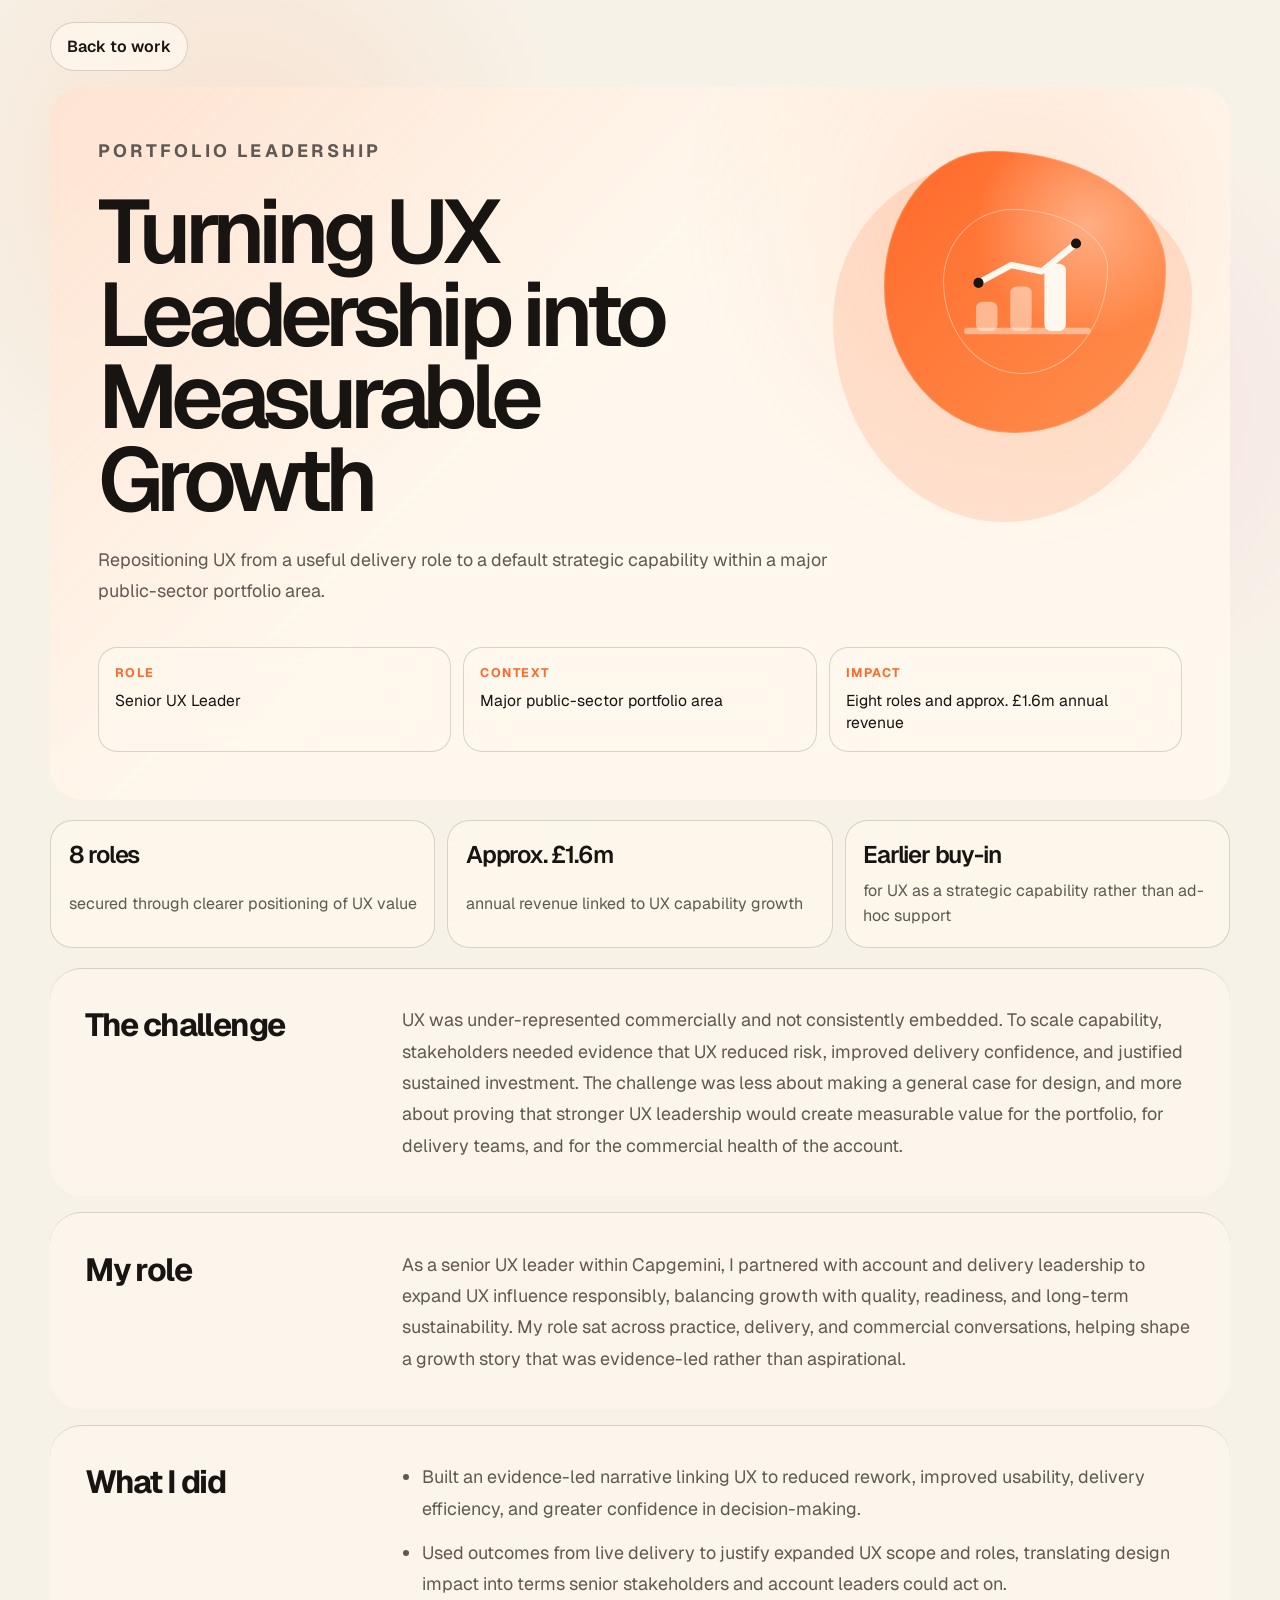
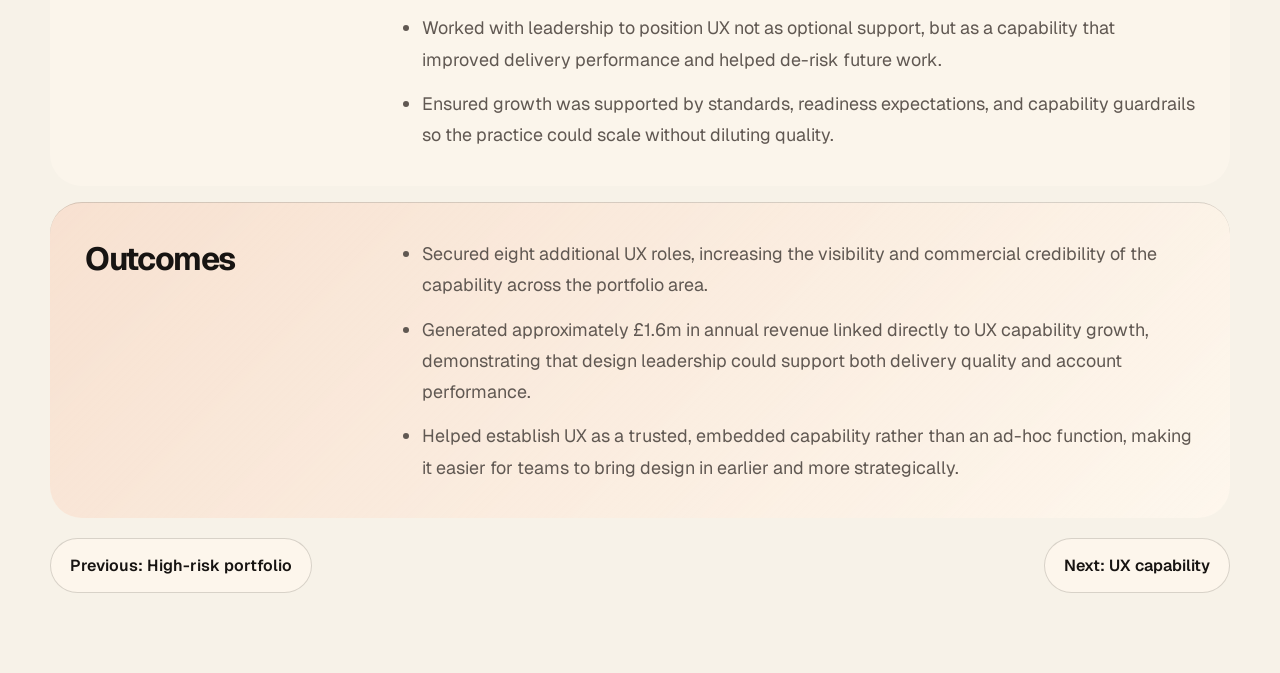
==== projects/design-ops.html @ 880aa2b0 "Initial portfolio site" ====
<!DOCTYPE html>
<html lang="en">
  <head>
    <meta charset="UTF-8" />
    <meta name="viewport" content="width=device-width, initial-scale=1.0" />
    <title>Turning UX Leadership into Measurable Growth | Jonathan Gough</title>
    <link rel="preconnect" href="https://fonts.googleapis.com" />
    <link rel="preconnect" href="https://fonts.gstatic.com" crossorigin />
    <link
      href="https://fonts.googleapis.com/css2?family=Geist:wght@300;400;500;600;700&amp;display=swap"
      rel="stylesheet"
    />
    <link rel="stylesheet" href="../styles.css" />
  </head>
  <body class="project-page project-warm">
    <div class="project-shell">
      <a class="back-link" href="../index.html#work">Back to work</a>
      <article class="project-case">
        <header class="project-hero">
          <div class="project-symbol visual-bars" aria-hidden="true">
            <svg viewBox="0 0 320 220">
              <path class="symbol-line symbol-muted" d="M68 172h190" />
              <rect class="symbol-block symbol-block-muted" x="82" y="126" width="34" height="46" rx="10" />
              <rect class="symbol-block symbol-block-muted" x="136" y="102" width="34" height="70" rx="10" />
              <rect class="symbol-block" x="190" y="66" width="34" height="106" rx="10" />
              <path class="symbol-line" d="M86 96l52-28 48 10 54-44" />
              <circle class="symbol-dot" cx="86" cy="96" r="8" />
              <circle class="symbol-dot" cx="240" cy="34" r="8" />
            </svg>
          </div>
          <p class="eyebrow">Portfolio leadership</p>
          <h1>Turning UX Leadership into Measurable Growth</h1>
          <p>
            Repositioning UX from a useful delivery role to a default strategic
            capability within a major public-sector portfolio area.
          </p>
          <dl class="project-facts">
            <div>
              <dt>Role</dt>
              <dd>Senior UX Leader</dd>
            </div>
            <div>
              <dt>Context</dt>
              <dd>Major public-sector portfolio area</dd>
            </div>
            <div>
              <dt>Impact</dt>
              <dd>Eight roles and approx. £1.6m annual revenue</dd>
            </div>
          </dl>
        </header>

        <section class="project-stats" aria-label="Key outcomes">
          <article>
            <strong>8 roles</strong>
            <span>secured through clearer positioning of UX value</span>
          </article>
          <article>
            <strong>Approx. £1.6m</strong>
            <span>annual revenue linked to UX capability growth</span>
          </article>
          <article>
            <strong>Earlier buy-in</strong>
            <span>for UX as a strategic capability rather than ad-hoc support</span>
          </article>
        </section>

        <div class="project-content">
          <section class="project-section">
          <h2>The challenge</h2>
          <p>
            UX was under-represented commercially and not consistently embedded.
            To scale capability, stakeholders needed evidence that UX reduced
            risk, improved delivery confidence, and justified sustained
            investment. The challenge was less about making a general case for
            design, and more about proving that stronger UX leadership would
            create measurable value for the portfolio, for delivery teams, and
            for the commercial health of the account.
          </p>
          </section>

          <section class="project-section">
          <h2>My role</h2>
          <p>
            As a senior UX leader within Capgemini, I partnered with account and
            delivery leadership to expand UX influence responsibly, balancing
            growth with quality, readiness, and long-term sustainability. My
            role sat across practice, delivery, and commercial conversations,
            helping shape a growth story that was evidence-led rather than
            aspirational.
          </p>
          </section>

          <section class="project-section">
          <h2>What I did</h2>
          <ul class="project-detail-list">
            <li>Built an evidence-led narrative linking UX to reduced rework, improved usability, delivery efficiency, and greater confidence in decision-making.</li>
            <li>Used outcomes from live delivery to justify expanded UX scope and roles, translating design impact into terms senior stakeholders and account leaders could act on.</li>
            <li>Worked with leadership to position UX not as optional support, but as a capability that improved delivery performance and helped de-risk future work.</li>
            <li>Ensured growth was supported by standards, readiness expectations, and capability guardrails so the practice could scale without diluting quality.</li>
          </ul>
          </section>

          <section class="project-section project-section-highlight">
          <h2>Outcomes</h2>
          <ul class="project-detail-list">
            <li>Secured eight additional UX roles, increasing the visibility and commercial credibility of the capability across the portfolio area.</li>
            <li>Generated approximately £1.6m in annual revenue linked directly to UX capability growth, demonstrating that design leadership could support both delivery quality and account performance.</li>
            <li>Helped establish UX as a trusted, embedded capability rather than an ad-hoc function, making it easier for teams to bring design in earlier and more strategically.</li>
          </ul>
          </section>

        </div>

        <nav class="project-footer-nav" aria-label="Project navigation">
          <a href="service-blueprint.html">Previous: High-risk portfolio</a>
          <a href="journey-redesign.html">Next: UX capability</a>
        </nav>
      </article>
    </div>
  </body>
</html>
---- styles.css ----
:root {
  --paper: #f7f2e8;
  --ink: #171412;
  --muted: #605852;
  --line: rgba(23, 20, 18, 0.16);
  --cream: #fff8ee;
  --orange: #ff6a2a;
  --orange-strong: #b94714;
  --orange-soft: rgba(255, 106, 42, 0.12);
  --orange-line: rgba(255, 106, 42, 0.36);
  --pink: #ff5aa5;
  --yellow: #ffe15b;
  --soft: rgba(255, 248, 238, 0.58);
  --shadow: 0 20px 60px rgba(23, 20, 18, 0.08);
}

* {
  box-sizing: border-box;
}

html {
  scroll-behavior: smooth;
  scroll-padding-top: 5.5rem;
}

body {
  margin: 0;
  font-family: "Geist", sans-serif;
  font-weight: 400;
  color: var(--ink);
  background:
    radial-gradient(circle at 12% 8%, rgba(255, 106, 42, 0.18), transparent 22rem),
    radial-gradient(circle at 85% 18%, rgba(255, 90, 165, 0.12), transparent 18rem),
    var(--paper);
}

a {
  color: inherit;
  text-decoration: none;
}

main {
  width: min(1180px, calc(100% - 2rem));
  margin: 0 auto;
  padding-bottom: 4rem;
}

.site-header {
  width: 100%;
  padding: 1.4rem 0 0.8rem;
  position: sticky;
  top: 0;
  z-index: 100;
  backdrop-filter: blur(18px);
}

.site-header-inner {
  display: flex;
  align-items: center;
  justify-content: space-between;
  gap: 1rem;
  width: min(1180px, calc(100% - 2rem));
  margin: 0 auto;
  position: relative;
}

.brand {
  display: inline-flex;
  align-items: center;
  gap: 0.65rem;
  min-height: 3rem;
  font-size: 1.05rem;
  font-weight: 600;
  letter-spacing: -0.04em;
  position: relative;
  z-index: 30;
}

.brand-blob {
  display: inline-block;
  width: 1.4rem;
  height: 1.4rem;
  border-radius: 42% 58% 52% 48% / 44% 36% 64% 56%;
  background: linear-gradient(135deg, var(--orange), var(--pink));
  box-shadow: inset 0 0 0 0.12rem rgba(255, 248, 238, 0.7);
  position: relative;
}

.brand-blob::before {
  content: "";
  position: absolute;
  inset: 0.34rem 0.26rem 0.32rem 0.3rem;
  border: 1px solid rgba(255, 248, 238, 0.58);
  border-radius: 46% 54% 44% 56% / 60% 36% 64% 40%;
}

.site-nav {
  position: absolute;
  top: calc(100% + 0.8rem);
  right: 0;
  display: grid;
  gap: 0.5rem;
  min-width: min(18rem, calc(100vw - 2rem));
  padding: 0.7rem;
  border-radius: 1.5rem;
  background: rgba(255, 248, 238, 0.9);
  box-shadow: var(--shadow);
  opacity: 0;
  pointer-events: none;
  transform: translateY(-0.5rem);
  transition: opacity 180ms ease, transform 180ms ease;
}

.site-nav.is-open {
  opacity: 1;
  pointer-events: auto;
  transform: translateY(0);
}

.site-nav a,
.status-pill,
.contact-actions a {
  border-radius: 999px;
  background: rgba(255, 248, 238, 0.66);
  backdrop-filter: blur(14px);
}

.site-nav a {
  padding: 0.8rem 1rem;
  font-size: 0.85rem;
  font-weight: 500;
  transition: background 160ms ease, color 160ms ease, transform 160ms ease;
}

.site-nav a:hover,
.site-nav a:focus-visible {
  background: var(--ink);
  color: var(--paper);
  transform: translateX(0.25rem);
}

.menu-toggle {
  display: inline-flex;
  align-items: center;
  gap: 0.7rem;
  padding: 0.8rem 1rem;
  border: 0;
  border-radius: 999px;
  background: rgba(255, 248, 238, 0.78);
  color: var(--ink);
  font: inherit;
  font-size: 0.85rem;
  font-weight: 600;
  cursor: pointer;
  transition: background 160ms ease, color 160ms ease, transform 160ms ease;
  position: relative;
  z-index: 30;
}

.menu-toggle:hover,
.menu-toggle:focus-visible {
  background: var(--ink);
  color: var(--paper);
  transform: translateY(-1px);
}

.menu-icon,
.menu-icon::before,
.menu-icon::after {
  display: block;
  width: 1.25rem;
  height: 2px;
  border-radius: 999px;
  background: currentColor;
  transition: transform 180ms ease, opacity 180ms ease;
}

.menu-icon {
  position: relative;
}

.menu-icon::before,
.menu-icon::after {
  content: "";
  position: absolute;
  left: 0;
}

.menu-icon::before {
  transform: translateY(-0.4rem);
}

.menu-icon::after {
  transform: translateY(0.4rem);
}

.menu-toggle[aria-expanded="true"] .menu-icon {
  background: transparent;
}

.menu-toggle[aria-expanded="true"] .menu-icon::before {
  transform: rotate(45deg);
}

.menu-toggle[aria-expanded="true"] .menu-icon::after {
  transform: rotate(-45deg);
}

.hero {
  display: grid;
  grid-template-columns: minmax(0, 1.18fr) minmax(320px, 0.82fr);
  gap: 1.25rem;
  min-height: calc(100vh - 5.5rem);
  align-items: center;
  padding: 2rem 0 0;
}

.hero-copy h1,
.section-heading h2,
.about-inner h2,
.contact-section h2,
.project-page h1 {
  margin: 0;
  font-size: clamp(2.6rem, 5.9vw, 5.6rem);
  line-height: 0.92;
  letter-spacing: -0.075em;
  font-weight: 600;
}

.hero-copy p:not(.status-pill),
.about-copy p,
.capability-summary p,
.contact-copy p,
.experience-item p,
.education-item p,
.project-hero > p,
.project-section p,
.project-detail-list li {
  color: var(--muted);
  font-size: clamp(1rem, 1.4vw, 1.18rem);
  line-height: 1.75;
}

.hero-copy p:not(.status-pill) {
  max-width: 42rem;
  margin: 1.6rem 0 0;
}

.status-pill {
  display: inline-flex;
  margin: 0 0 1rem;
  padding: 0.7rem 1rem;
  border: 1px solid rgba(23, 20, 18, 0.14);
  font-size: 0.75rem;
  font-weight: 700;
  letter-spacing: 0.11em;
  text-transform: uppercase;
}

.hero-art {
  min-height: 38rem;
  position: relative;
}

.hero-art::before {
  content: "";
  position: absolute;
  inset: 6% 3% 4% 10%;
  border-radius: 42% 58% 52% 48% / 44% 36% 64% 56%;
  background: linear-gradient(135deg, var(--orange), var(--pink));
  box-shadow: var(--shadow);
}

.hero-art::after {
  content: "";
  position: absolute;
  inset: 24% 16% 18% 20%;
  border: 1px solid rgba(255, 248, 238, 0.8);
  border-radius: 46% 54% 44% 56% / 60% 36% 64% 40%;
  background: rgba(255, 248, 238, 0.18);
}

.art-card {
  position: absolute;
  z-index: 1;
  padding: 0.9rem 1.1rem;
  border-radius: 999px;
  background: rgba(255, 248, 238, 0.82);
  box-shadow: 0 16px 34px rgba(23, 20, 18, 0.14);
  font-weight: 600;
  font-size: clamp(0.82rem, 1vw, 0.98rem);
  white-space: nowrap;
}

.art-card-one {
  top: 14%;
  left: 0;
  transform: rotate(-8deg);
}

.art-card-two {
  top: 35%;
  right: -2%;
  background: rgba(255, 106, 42, 0.16);
  transform: rotate(7deg);
}

.art-card-three {
  bottom: 23%;
  left: 7%;
  background: var(--yellow);
  transform: rotate(-2deg);
}

.art-card-four {
  top: 58%;
  right: 12%;
  background: rgba(255, 248, 238, 0.82);
  transform: rotate(-6deg);
}

.art-card-five {
  bottom: 8%;
  right: 4%;
  background: var(--pink);
  transform: rotate(5deg);
}

.art-card-six {
  top: 4%;
  right: 18%;
  background: var(--orange);
  color: var(--cream);
  transform: rotate(3deg);
}

.section-heading {
  display: grid;
  gap: 0.8rem;
  justify-items: start;
  margin-bottom: 1.5rem;
}

.section-heading h2,
.about-inner h2,
.contact-section h2 {
  font-size: clamp(1.9rem, 3.8vw, 3.7rem);
  max-width: 15ch;
}

.eyebrow {
  margin: 0;
  color: var(--orange-strong);
  font-size: 0.76rem;
  font-weight: 700;
  text-transform: uppercase;
  letter-spacing: 0.18em;
}

.work-list {
  display: grid;
  gap: 0;
}

.work-card a {
  display: grid;
  grid-template-columns: minmax(16rem, 0.72fr) minmax(0, 1.28fr);
  gap: 1.5rem;
  align-items: stretch;
  min-height: 21rem;
  padding: 1.4rem;
  border-top: 1px solid var(--line);
  border-radius: 1.6rem;
  transition: background 160ms ease, transform 160ms ease, box-shadow 160ms ease;
}

.work-card:last-child a {
  border-bottom: 1px solid var(--line);
}

.work-card a:hover,
.work-card a:focus-visible {
  background: linear-gradient(135deg, rgba(255, 106, 42, 0.12), rgba(255, 248, 238, 0.72));
  box-shadow: 0 14px 30px rgba(23, 20, 18, 0.07);
  transform: translateY(-2px);
}

.work-card a:focus-visible {
  outline: 2px solid var(--orange-line);
  outline-offset: 0.35rem;
}

.work-visual,
.project-symbol {
  min-height: 20rem;
  border-radius: 1.5rem;
  position: relative;
  overflow: hidden;
  display: grid;
  place-items: center;
  background:
    radial-gradient(circle at 18% 20%, rgba(255, 248, 238, 0.5), transparent 7rem),
    linear-gradient(135deg, var(--orange), #ff9a52);
  box-shadow: inset 0 0 0 1px rgba(255, 248, 238, 0.18);
}

.work-visual::before,
.project-symbol::before {
  content: "";
  position: absolute;
  width: 58%;
  aspect-ratio: 1;
  border: 1px solid rgba(255, 248, 238, 0.42);
  border-radius: 42% 58% 52% 48% / 44% 36% 64% 56%;
}

.work-visual svg,
.project-symbol svg {
  width: min(74%, 17rem);
  position: relative;
  z-index: 1;
  overflow: visible;
}

.symbol-line {
  fill: none;
  stroke: var(--cream);
  stroke-width: 10;
  stroke-linecap: round;
  stroke-linejoin: round;
}

.symbol-muted {
  opacity: 0.46;
}

.symbol-dot {
  fill: var(--ink);
}

.symbol-block {
  fill: var(--cream);
}

.symbol-block-muted {
  fill: rgba(255, 248, 238, 0.48);
}

.visual-bars {
  background:
    radial-gradient(circle at 72% 26%, rgba(255, 248, 238, 0.4), transparent 7rem),
    linear-gradient(135deg, var(--orange), #ff8f4e);
}

.visual-blocks {
  background:
    radial-gradient(circle at 50% 50%, rgba(255, 248, 238, 0.32), transparent 8rem),
    linear-gradient(135deg, var(--orange), #ffb15f);
}

.work-copy {
  display: flex;
  flex-direction: column;
  justify-content: space-between;
  padding: 0.6rem 0.4rem;
}

.work-copy p {
  margin: 0;
  color: var(--orange-strong);
  font-size: 0.78rem;
  font-weight: 700;
  letter-spacing: 0.14em;
  text-transform: uppercase;
}

.work-copy h3 {
  margin: 0;
  max-width: 18ch;
  font-size: clamp(1.7rem, 3.3vw, 3.2rem);
  line-height: 0.96;
  letter-spacing: -0.065em;
  font-weight: 600;
}

.work-link-text {
  width: max-content;
  border-bottom: 1px solid currentColor;
  color: var(--orange-strong);
  font-weight: 700;
  letter-spacing: 0.04em;
  transition: transform 160ms ease, letter-spacing 160ms ease;
}

.work-card a:hover .work-link-text,
.work-card a:focus-visible .work-link-text {
  transform: translateY(-1px);
  letter-spacing: 0.08em;
}

.about-section {
  margin-top: 5rem;
}

.work-section,
.capabilities-section,
.experience-section,
.education-section,
.contact-section {
  margin-top: 5rem;
}

.about-inner,
.work-section,
.capabilities-section,
.experience-section,
.education-section,
.contact-section {
  border-radius: 2rem;
  background: var(--soft);
}

.work-section {
  padding: 2rem;
}

.about-inner {
  display: grid;
  grid-template-columns: 1fr;
  gap: 2rem;
  align-items: start;
  padding: 2rem;
}

.about-copy {
  max-width: 44rem;
}

.about-copy p:first-child {
  margin-top: 0;
}

.capabilities-section {
  padding: 2rem;
  background: var(--soft);
  color: var(--ink);
}

.capabilities-section .eyebrow,
.capabilities-section p {
  color: var(--muted);
}

.capability-summary {
  display: grid;
  grid-template-columns: repeat(3, 1fr);
  gap: 1rem;
  margin-top: 2rem;
}

.capability-summary article {
  min-height: 20rem;
  padding: 1.4rem 0 0;
  border-top: 1px solid var(--line);
}

.capability-summary span {
  color: var(--orange-strong);
  font-weight: 600;
}

.capability-summary article:nth-child(2) span {
  color: var(--orange-strong);
}

.capability-summary article:nth-child(3) span {
  color: var(--orange-strong);
}

.capability-summary h3 {
  margin: 3rem 0 1rem;
  font-size: 2rem;
  letter-spacing: -0.05em;
}

.skills-list {
  display: grid;
  gap: 1.4rem;
  margin-top: 3rem;
}

.skills-group {
  display: grid;
  grid-template-columns: minmax(12rem, 0.36fr) 1fr;
  gap: 1.5rem;
  padding: 1.35rem 0 0;
  border-top: 1px solid var(--line);
}

.skills-group:last-child {
  border-bottom: 1px solid var(--line);
  padding-bottom: 1.35rem;
}

.skills-group h3 {
  margin: 0;
  font-size: 1rem;
  font-weight: 600;
  letter-spacing: -0.03em;
}

.skill-tags {
  display: flex;
  flex-wrap: wrap;
  gap: 0.65rem;
}

.skill-tags span {
  display: inline-flex;
  padding: 0.7rem 0.9rem;
  border: 1px solid var(--line);
  border-radius: 999px;
  background: rgba(255, 248, 238, 0.92);
  color: var(--ink);
  font-size: 0.92rem;
  line-height: 1;
}

.skills-group:nth-child(1) .skill-tags span {
  border-color: var(--orange-line);
  background: var(--orange-soft);
}

.skills-group:nth-child(2) .skill-tags span {
  border-color: var(--orange-line);
  background: var(--orange-soft);
}

.skills-group:nth-child(3) .skill-tags span {
  border-color: var(--orange-line);
  background: var(--orange-soft);
}

.skills-group:nth-child(4) .skill-tags span {
  border-color: var(--orange-line);
  background: var(--orange-soft);
}

.skills-group:nth-child(5) .skill-tags span {
  border-color: var(--orange-line);
  background: var(--orange-soft);
}

.experience-section {
  padding: 2rem;
}

.experience-list {
  display: grid;
  margin-top: 2rem;
}

.experience-item {
  display: grid;
  grid-template-columns: minmax(16rem, 0.48fr) 1fr;
  gap: 1.5rem;
  padding: 1.5rem 0;
  border-top: 1px solid var(--line);
}

.experience-item:last-child {
  border-bottom: 1px solid var(--line);
}

.experience-item h3,
.experience-item p,
.role-list p {
  margin: 0;
}

.experience-item h3 {
  font-size: clamp(1.2rem, 2vw, 1.8rem);
  letter-spacing: -0.05em;
}

.experience-date,
.experience-org {
  font-size: 0.9rem;
  line-height: 1.5;
}

.experience-date {
  margin-bottom: 0.55rem;
  color: var(--orange);
  font-weight: 600;
}

.experience-org {
  margin-top: 0.55rem;
}

.experience-detail {
  display: grid;
  gap: 1.25rem;
}

.role-list {
  display: grid;
  gap: 0.65rem;
}

.role-list p {
  display: flex;
  flex-wrap: wrap;
  gap: 0.4rem 0.75rem;
  justify-content: space-between;
  padding-top: 0.65rem;
  border-top: 1px solid var(--line);
  color: var(--ink);
  font-size: 0.95rem;
  line-height: 1.5;
}

.role-list span {
  color: var(--muted);
}

.education-section {
  padding: 2rem;
}

.education-list {
  display: grid;
  grid-template-columns: repeat(3, 1fr);
  gap: 1rem;
  margin-top: 2rem;
}

.education-item {
  padding-top: 1.4rem;
  border-top: 1px solid var(--line);
}

.education-item h3,
.education-item p {
  margin: 0;
}

.education-item h3 {
  margin-bottom: 0.7rem;
  font-size: clamp(1.1rem, 1.8vw, 1.55rem);
  letter-spacing: -0.05em;
}

.education-date {
  margin-bottom: 0.55rem;
  color: var(--orange);
  font-size: 0.9rem;
  font-weight: 600;
}

.contact-section {
  display: grid;
  grid-template-columns: minmax(0, 1fr) auto;
  gap: 2rem;
  align-items: center;
  padding: 2rem;
  background: var(--soft);
}

.contact-copy p {
  max-width: 44rem;
  margin: 1.2rem 0 0;
}

.contact-actions {
  display: flex;
  flex-wrap: wrap;
  gap: 0.75rem;
  justify-content: flex-end;
}

.contact-actions a {
  padding: 1rem 1.25rem;
  border: 1px solid var(--line);
  background: rgba(255, 248, 238, 0.92);
  color: var(--ink);
  font-weight: 600;
}

.contact-actions a:hover,
.contact-actions a:focus-visible {
  background: var(--ink);
  color: var(--paper);
}

.site-footer {
  display: flex;
  justify-content: space-between;
  gap: 1rem;
  margin-top: 3rem;
  padding: 2rem 0 0;
  color: var(--muted);
  font-size: 0.9rem;
}

.site-footer p {
  margin: 0;
}

.project-page {
  min-height: 100vh;
  --project-accent: var(--orange);
  --project-accent-soft: var(--orange-soft);
  --project-accent-line: var(--orange-line);
  background:
    radial-gradient(circle at 18% 8%, var(--project-accent-soft), transparent 22rem),
    radial-gradient(circle at 86% 18%, rgba(255, 90, 165, 0.1), transparent 18rem),
    var(--paper);
}

.project-orange {
  --project-accent: var(--orange);
  --project-accent-soft: rgba(255, 106, 42, 0.14);
  --project-accent-line: rgba(255, 106, 42, 0.36);
}

.project-warm {
  --project-accent: var(--orange);
  --project-accent-soft: var(--orange-soft);
  --project-accent-line: var(--orange-line);
}

.project-shell {
  width: min(1180px, calc(100% - 2rem));
  margin: 0 auto;
  padding: 1.4rem 0 5rem;
}

.back-link {
  display: inline-flex;
  align-items: center;
  gap: 0.45rem;
  margin-bottom: 1rem;
  padding: 0.8rem 1rem;
  border: 1px solid var(--line);
  border-radius: 999px;
  background: rgba(255, 248, 238, 0.78);
  font-weight: 600;
  transition: background 160ms ease, color 160ms ease, transform 160ms ease;
}

.back-link:hover,
.back-link:focus-visible {
  background: var(--ink);
  color: var(--paper);
  transform: translateX(-0.2rem);
}

.project-case {
  display: grid;
  gap: 1.25rem;
}

.project-hero {
  min-height: 76vh;
  display: flex;
  flex-direction: column;
  justify-content: flex-end;
  gap: 1.5rem;
  padding: clamp(1.4rem, 4vw, 3rem);
  border-radius: 2rem;
  background:
    radial-gradient(circle at 82% 18%, var(--project-accent-soft), transparent 21rem),
    linear-gradient(135deg, var(--project-accent-soft), rgba(255, 248, 238, 0.86) 46%),
    rgba(255, 248, 238, 0.78);
  overflow: hidden;
  position: relative;
  isolation: isolate;
}

.project-hero::after {
  content: "";
  position: absolute;
  right: clamp(-1rem, 3vw, 3rem);
  top: clamp(1rem, 6vw, 5rem);
  width: clamp(12rem, 28vw, 23rem);
  aspect-ratio: 1;
  border-radius: 42% 58% 52% 48% / 44% 36% 64% 56%;
  background: var(--project-accent);
  opacity: 0.16;
  z-index: 0;
}

.project-hero::before {
  content: "";
  position: absolute;
  right: clamp(2rem, 9vw, 8rem);
  top: clamp(4rem, 12vw, 9rem);
  width: clamp(6rem, 13vw, 11rem);
  aspect-ratio: 1;
  border: 1px solid rgba(255, 248, 238, 0.9);
  border-radius: 46% 54% 44% 56% / 60% 36% 64% 40%;
  z-index: 0;
}

.project-hero > * {
  position: relative;
  z-index: 1;
}

.project-symbol {
  width: clamp(9rem, 22vw, 18rem);
  min-height: auto;
  aspect-ratio: 1;
  position: absolute;
  top: clamp(1.25rem, 5vw, 4rem);
  right: clamp(1.25rem, 5vw, 4rem);
  border-radius: 38% 62% 54% 46% / 48% 42% 58% 52%;
}

.project-symbol svg {
  width: 72%;
}

.project-page h1 {
  max-width: 11ch;
  margin: 0;
  font-size: clamp(2.7rem, 7vw, 7.4rem);
}

.project-hero > p {
  max-width: 48rem;
  margin: 0;
}

.project-facts {
  display: grid;
  grid-template-columns: repeat(3, minmax(0, 1fr));
  gap: 0.75rem;
  margin: 1rem 0 0;
}

.project-facts div {
  padding: 1rem;
  border: 1px solid var(--line);
  border-radius: 1.2rem;
  background: rgba(255, 248, 238, 0.78);
  backdrop-filter: blur(14px);
}

.project-facts dt {
  margin-bottom: 0.55rem;
  color: var(--project-accent);
  font-size: 0.78rem;
  font-weight: 700;
  letter-spacing: 0.12em;
  text-transform: uppercase;
}

.project-facts dd {
  margin: 0;
  color: var(--ink);
  font-size: 0.98rem;
  line-height: 1.45;
}

.project-content {
  display: grid;
  gap: 1rem;
}

.project-stats {
  display: grid;
  grid-template-columns: repeat(3, minmax(0, 1fr));
  gap: 0.75rem;
}

.project-stats article {
  display: grid;
  gap: 0.55rem;
  padding: 1.15rem 1.1rem;
  border: 1px solid var(--line);
  border-radius: 1.4rem;
  background: rgba(255, 248, 238, 0.62);
}

.project-stats strong {
  font-size: clamp(1.1rem, 2vw, 1.5rem);
  letter-spacing: -0.05em;
  font-weight: 600;
}

.project-stats span {
  color: var(--muted);
  line-height: 1.55;
}

.project-section {
  display: grid;
  grid-template-columns: minmax(12rem, 0.36fr) 1fr;
  gap: 2rem;
  padding: clamp(1.3rem, 3vw, 2.2rem);
  border-radius: 2rem;
  background: rgba(255, 248, 238, 0.54);
  border-top: 1px solid var(--line);
}

.project-section h2 {
  margin: 0;
  font-size: clamp(1.4rem, 2.5vw, 2.4rem);
  letter-spacing: -0.05em;
}

.project-section p {
  margin: 0;
}

.project-detail-list {
  margin: 0;
  padding-left: 1.2rem;
}

.project-detail-list li + li {
  margin-top: 0.8rem;
}

.project-section-highlight {
  background: linear-gradient(135deg, rgba(255, 106, 42, 0.12), rgba(255, 248, 238, 0.8));
}

.project-footer-nav {
  display: flex;
  justify-content: space-between;
  gap: 1rem;
}

.project-footer-nav a {
  display: inline-flex;
  padding: 1rem 1.2rem;
  border-radius: 999px;
  border: 1px solid var(--line);
  background: rgba(255, 248, 238, 0.78);
  font-weight: 600;
}

.project-footer-nav a:hover,
.project-footer-nav a:focus-visible {
  background: var(--ink);
  color: var(--paper);
}

@media (max-width: 960px) {
  .hero,
  .work-card a,
  .experience-item,
  .contact-section,
  .project-section {
    grid-template-columns: 1fr;
  }

  .capability-summary,
  .education-list,
  .project-facts,
  .project-stats {
    grid-template-columns: 1fr;
  }

  .skills-group {
    grid-template-columns: 1fr;
  }

  .hero {
    min-height: auto;
    padding-top: 1rem;
  }

  .hero-art {
    min-height: 24rem;
  }

  .project-hero {
    min-height: auto;
    padding-top: 8rem;
  }

  .project-symbol {
    width: 8rem;
  }
}

@media (max-width: 720px) {
  main,
  .site-header-inner,
  .project-shell {
    width: min(100% - 1rem, 1180px);
  }

  .site-footer,
  .project-footer-nav {
    flex-direction: column;
  }

  .work-card a {
    padding: 1rem;
  }

  .work-copy h3,
  .hero-copy h1,
  .project-page h1 {
    max-width: none;
  }

  .contact-actions {
    justify-content: flex-start;
  }
}
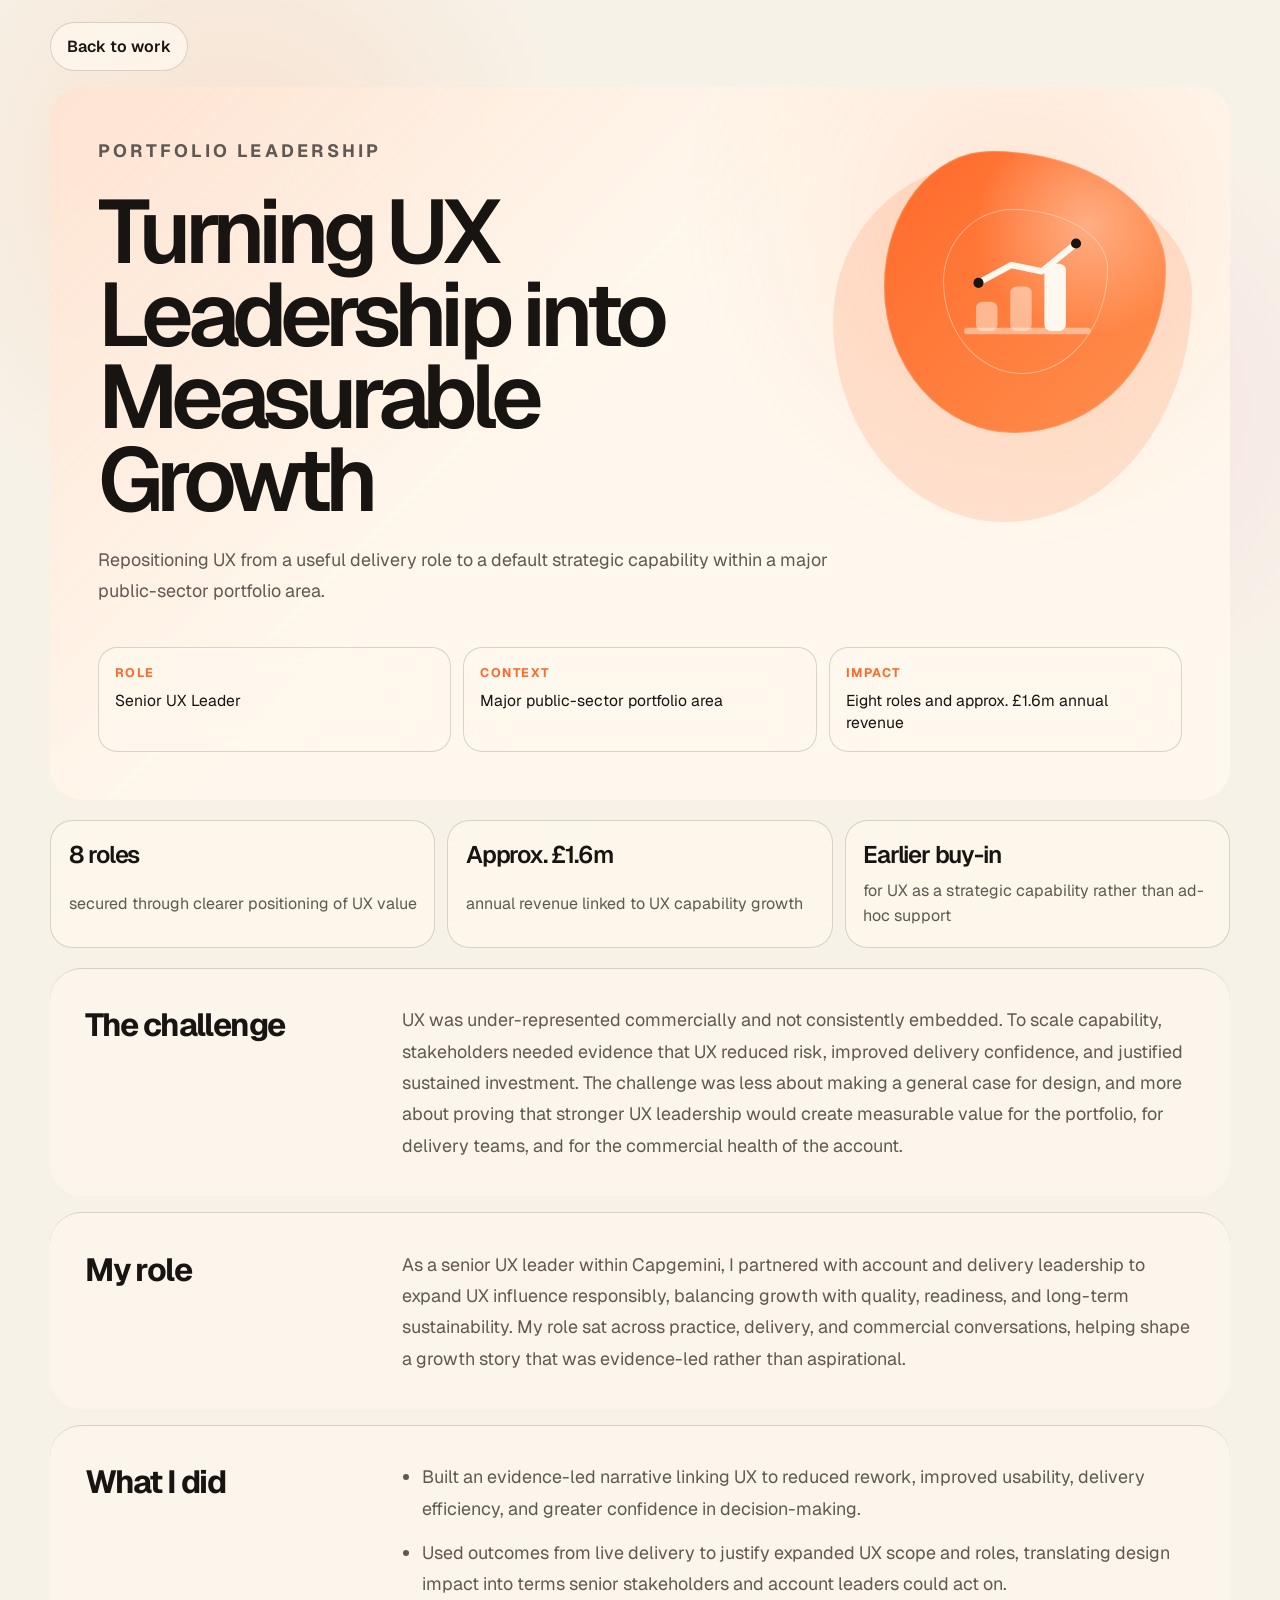
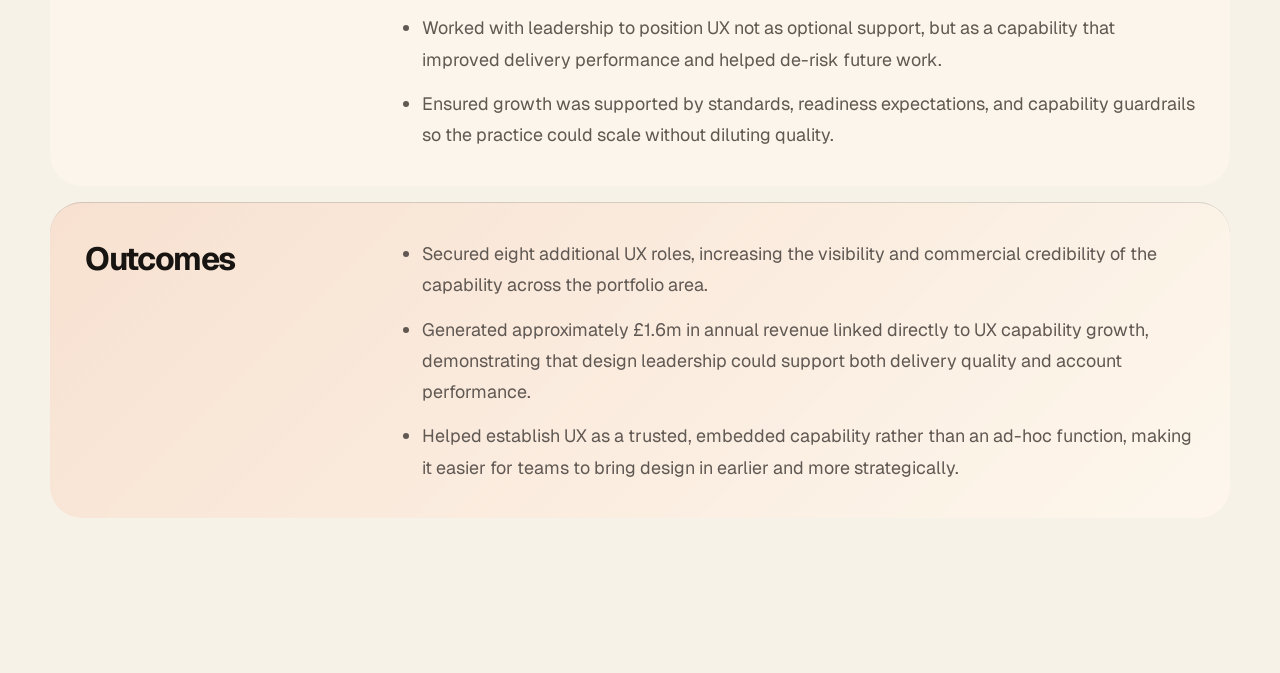
==== commit 406f42c3: "Add scroll reveal animations" ====
--- a/projects/design-ops.html
+++ b/projects/design-ops.html
@@ -10,7 +10,7 @@
       href="https://fonts.googleapis.com/css2?family=Geist:wght@300;400;500;600;700&amp;display=swap"
       rel="stylesheet"
     />
-    <link rel="stylesheet" href="../styles.css" />
+    <link rel="stylesheet" href="../styles.css?v=20260421-animations" />
   </head>
   <body class="project-page project-warm">
     <div class="project-shell">
@@ -50,7 +50,7 @@
           </dl>
         </header>
 
-        <section class="project-stats" aria-label="Key outcomes">
+        <section class="project-stats" aria-label="Key outcomes" data-reveal>
           <article>
             <strong>8 roles</strong>
             <span>secured through clearer positioning of UX value</span>
@@ -66,7 +66,7 @@
         </section>
 
         <div class="project-content">
-          <section class="project-section">
+          <section class="project-section" data-reveal>
           <h2>The challenge</h2>
           <p>
             UX was under-represented commercially and not consistently embedded.
@@ -79,7 +79,7 @@
           </p>
           </section>
 
-          <section class="project-section">
+          <section class="project-section" data-reveal>
           <h2>My role</h2>
           <p>
             As a senior UX leader within Capgemini, I partnered with account and
@@ -91,7 +91,7 @@
           </p>
           </section>
 
-          <section class="project-section">
+          <section class="project-section" data-reveal>
           <h2>What I did</h2>
           <ul class="project-detail-list">
             <li>Built an evidence-led narrative linking UX to reduced rework, improved usability, delivery efficiency, and greater confidence in decision-making.</li>
@@ -101,7 +101,7 @@
           </ul>
           </section>
 
-          <section class="project-section project-section-highlight">
+          <section class="project-section project-section-highlight" data-reveal>
           <h2>Outcomes</h2>
           <ul class="project-detail-list">
             <li>Secured eight additional UX roles, increasing the visibility and commercial credibility of the capability across the portfolio area.</li>
@@ -112,11 +112,12 @@
 
         </div>
 
-        <nav class="project-footer-nav" aria-label="Project navigation">
+        <nav class="project-footer-nav" aria-label="Project navigation" data-reveal>
           <a href="service-blueprint.html">Previous: High-risk portfolio</a>
           <a href="journey-redesign.html">Next: UX capability</a>
         </nav>
       </article>
     </div>
+    <script src="../script.js?v=20260421-animations"></script>
   </body>
 </html>
--- a/styles.css
+++ b/styles.css
@@ -45,6 +45,20 @@
   padding-bottom: 4rem;
 }
 
+[data-reveal] {
+  opacity: 0;
+  transform: translateY(1.35rem);
+  transition:
+    opacity 620ms ease,
+    transform 620ms cubic-bezier(0.2, 0.72, 0.22, 1);
+  transition-delay: var(--reveal-delay, 0ms);
+}
+
+[data-reveal].is-visible {
+  opacity: 1;
+  transform: translateY(0);
+}
+
 .site-header {
   width: 100%;
   padding: 1.4rem 0 0.8rem;
@@ -225,6 +239,23 @@
   line-height: 0.92;
   letter-spacing: -0.075em;
   font-weight: 600;
+}
+
+.hero-copy > *,
+.hero-art {
+  animation: hero-rise 760ms cubic-bezier(0.2, 0.72, 0.22, 1) both;
+}
+
+.hero-copy h1 {
+  animation-delay: 90ms;
+}
+
+.hero-copy p:not(.status-pill) {
+  animation-delay: 180ms;
+}
+
+.hero-art {
+  animation-delay: 260ms;
 }
 
 .hero-copy p:not(.status-pill),
@@ -290,6 +321,7 @@
   font-weight: 600;
   font-size: clamp(0.82rem, 1vw, 0.98rem);
   white-space: nowrap;
+  animation: card-float 5.5s ease-in-out infinite;
 }
 
 .art-card-one {
@@ -303,6 +335,7 @@
   right: -2%;
   background: rgba(255, 106, 42, 0.16);
   transform: rotate(7deg);
+  animation-delay: 420ms;
 }
 
 .art-card-three {
@@ -310,6 +343,7 @@
   left: 7%;
   background: var(--yellow);
   transform: rotate(-2deg);
+  animation-delay: 780ms;
 }
 
 .art-card-four {
@@ -317,6 +351,7 @@
   right: 12%;
   background: rgba(255, 248, 238, 0.82);
   transform: rotate(-6deg);
+  animation-delay: 1120ms;
 }
 
 .art-card-five {
@@ -324,6 +359,7 @@
   right: 4%;
   background: var(--pink);
   transform: rotate(5deg);
+  animation-delay: 1460ms;
 }
 
 .art-card-six {
@@ -332,6 +368,50 @@
   background: var(--orange);
   color: var(--cream);
   transform: rotate(3deg);
+  animation-delay: 1800ms;
+}
+
+@keyframes hero-rise {
+  from {
+    opacity: 0;
+    transform: translateY(1rem);
+  }
+
+  to {
+    opacity: 1;
+    transform: translateY(0);
+  }
+}
+
+@keyframes card-float {
+  0%,
+  100% {
+    translate: 0 0;
+  }
+
+  50% {
+    translate: 0 -0.45rem;
+  }
+}
+
+@media (prefers-reduced-motion: reduce) {
+  html {
+    scroll-behavior: auto;
+  }
+
+  *,
+  *::before,
+  *::after {
+    animation-duration: 1ms !important;
+    animation-iteration-count: 1 !important;
+    scroll-behavior: auto !important;
+    transition-duration: 1ms !important;
+  }
+
+  [data-reveal] {
+    opacity: 1;
+    transform: none;
+  }
 }
 
 .section-heading {
@@ -800,6 +880,7 @@
   gap: 1rem;
   margin-top: 3rem;
   padding: 2rem 0 0;
+  border-top: 1px solid rgba(255, 106, 42, 0.34);
   color: var(--muted);
   font-size: 0.9rem;
 }
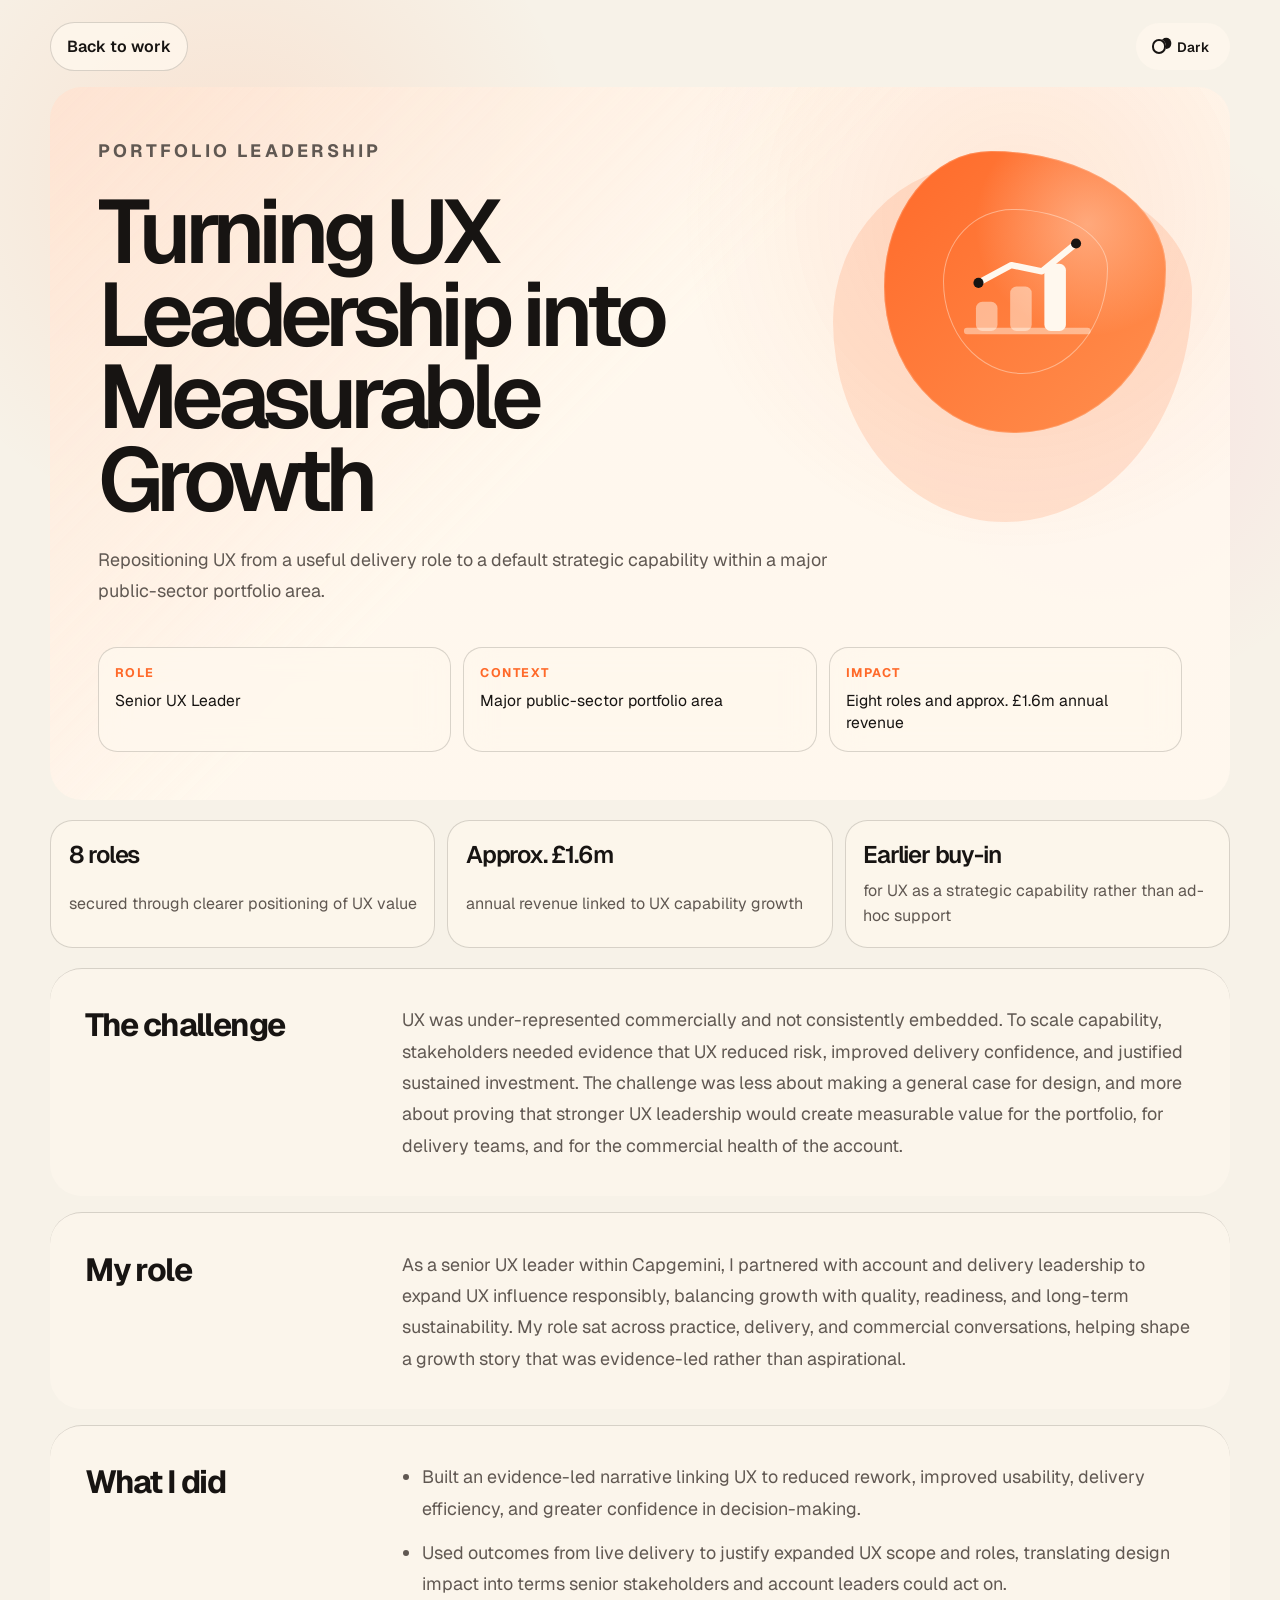
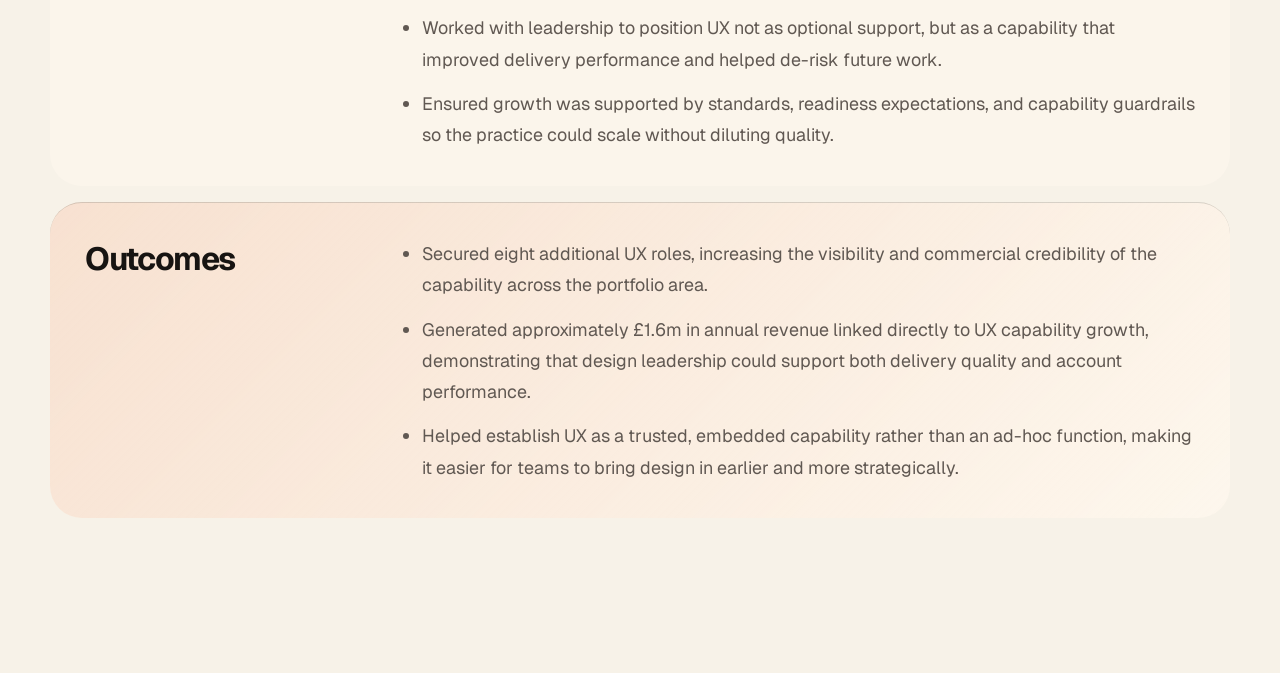
==== commit 361211b6: "Add dark mode toggle" ====
--- a/projects/design-ops.html
+++ b/projects/design-ops.html
@@ -4,17 +4,30 @@
     <meta charset="UTF-8" />
     <meta name="viewport" content="width=device-width, initial-scale=1.0" />
     <title>Turning UX Leadership into Measurable Growth | Jonathan Gough</title>
+    <script>
+      try {
+        document.documentElement.dataset.theme = localStorage.getItem("theme") || "light";
+      } catch {
+        document.documentElement.dataset.theme = "light";
+      }
+    </script>
     <link rel="preconnect" href="https://fonts.googleapis.com" />
     <link rel="preconnect" href="https://fonts.gstatic.com" crossorigin />
     <link
       href="https://fonts.googleapis.com/css2?family=Geist:wght@300;400;500;600;700&amp;display=swap"
       rel="stylesheet"
     />
-    <link rel="stylesheet" href="../styles.css?v=20260421-animations" />
+    <link rel="stylesheet" href="../styles.css?v=20260421-theme" />
   </head>
   <body class="project-page project-warm">
     <div class="project-shell">
-      <a class="back-link" href="../index.html#work">Back to work</a>
+      <div class="project-topbar">
+        <a class="back-link" href="../index.html#work">Back to work</a>
+        <button class="theme-toggle" type="button" aria-label="Switch to dark mode">
+          <span class="theme-icon" aria-hidden="true"></span>
+          <span class="theme-label">Dark</span>
+        </button>
+      </div>
       <article class="project-case">
         <header class="project-hero">
           <div class="project-symbol visual-bars" aria-hidden="true">
@@ -118,6 +131,6 @@
         </nav>
       </article>
     </div>
-    <script src="../script.js?v=20260421-animations"></script>
+    <script src="../script.js?v=20260421-theme"></script>
   </body>
 </html>
--- a/styles.css
+++ b/styles.css
@@ -11,7 +11,33 @@
   --pink: #ff5aa5;
   --yellow: #ffe15b;
   --soft: rgba(255, 248, 238, 0.58);
+  --surface: rgba(255, 248, 238, 0.78);
+  --surface-soft: rgba(255, 248, 238, 0.62);
+  --surface-strong: rgba(255, 248, 238, 0.92);
+  --surface-card: rgba(255, 248, 238, 0.54);
+  --surface-menu: rgba(255, 248, 238, 0.9);
+  --cream-line: rgba(255, 248, 238, 0.58);
   --shadow: 0 20px 60px rgba(23, 20, 18, 0.08);
+}
+
+:root[data-theme="dark"] {
+  color-scheme: dark;
+  --paper: #17110f;
+  --ink: #fff3e7;
+  --muted: #cbbcaf;
+  --line: rgba(255, 243, 231, 0.18);
+  --cream: #fff3e7;
+  --orange-strong: #ffb086;
+  --orange-soft: rgba(255, 106, 42, 0.18);
+  --orange-line: rgba(255, 106, 42, 0.5);
+  --soft: rgba(255, 243, 231, 0.07);
+  --surface: rgba(38, 29, 25, 0.78);
+  --surface-soft: rgba(38, 29, 25, 0.7);
+  --surface-strong: rgba(44, 34, 29, 0.94);
+  --surface-card: rgba(255, 243, 231, 0.06);
+  --surface-menu: rgba(27, 20, 17, 0.94);
+  --cream-line: rgba(255, 243, 231, 0.36);
+  --shadow: 0 20px 60px rgba(0, 0, 0, 0.28);
 }
 
 * {
@@ -32,6 +58,7 @@
     radial-gradient(circle at 12% 8%, rgba(255, 106, 42, 0.18), transparent 22rem),
     radial-gradient(circle at 85% 18%, rgba(255, 90, 165, 0.12), transparent 18rem),
     var(--paper);
+  transition: background 220ms ease, color 220ms ease;
 }
 
 a {
@@ -76,6 +103,12 @@
   width: min(1180px, calc(100% - 2rem));
   margin: 0 auto;
   position: relative;
+}
+
+.header-actions {
+  display: inline-flex;
+  align-items: center;
+  gap: 0.65rem;
 }
 
 .brand {
@@ -96,7 +129,7 @@
   height: 1.4rem;
   border-radius: 42% 58% 52% 48% / 44% 36% 64% 56%;
   background: linear-gradient(135deg, var(--orange), var(--pink));
-  box-shadow: inset 0 0 0 0.12rem rgba(255, 248, 238, 0.7);
+  box-shadow: inset 0 0 0 0.12rem var(--cream-line);
   position: relative;
 }
 
@@ -104,7 +137,7 @@
   content: "";
   position: absolute;
   inset: 0.34rem 0.26rem 0.32rem 0.3rem;
-  border: 1px solid rgba(255, 248, 238, 0.58);
+  border: 1px solid var(--cream-line);
   border-radius: 46% 54% 44% 56% / 60% 36% 64% 40%;
 }
 
@@ -117,7 +150,7 @@
   min-width: min(18rem, calc(100vw - 2rem));
   padding: 0.7rem;
   border-radius: 1.5rem;
-  background: rgba(255, 248, 238, 0.9);
+  background: var(--surface-menu);
   box-shadow: var(--shadow);
   opacity: 0;
   pointer-events: none;
@@ -135,7 +168,7 @@
 .status-pill,
 .contact-actions a {
   border-radius: 999px;
-  background: rgba(255, 248, 238, 0.66);
+  background: var(--surface);
   backdrop-filter: blur(14px);
 }
 
@@ -153,14 +186,15 @@
   transform: translateX(0.25rem);
 }
 
-.menu-toggle {
+.menu-toggle,
+.theme-toggle {
   display: inline-flex;
   align-items: center;
   gap: 0.7rem;
   padding: 0.8rem 1rem;
   border: 0;
   border-radius: 999px;
-  background: rgba(255, 248, 238, 0.78);
+  background: var(--surface);
   color: var(--ink);
   font: inherit;
   font-size: 0.85rem;
@@ -172,10 +206,29 @@
 }
 
 .menu-toggle:hover,
-.menu-toggle:focus-visible {
+.menu-toggle:focus-visible,
+.theme-toggle:hover,
+.theme-toggle:focus-visible {
   background: var(--ink);
   color: var(--paper);
   transform: translateY(-1px);
+}
+
+.theme-toggle {
+  min-height: 2.9rem;
+}
+
+.theme-label {
+  min-width: 2.3rem;
+  text-align: left;
+}
+
+.theme-icon {
+  width: 0.9rem;
+  aspect-ratio: 1;
+  border: 2px solid currentColor;
+  border-radius: 999px;
+  box-shadow: 0.45rem -0.2rem 0 -0.12rem currentColor;
 }
 
 .menu-icon,
@@ -306,9 +359,9 @@
   content: "";
   position: absolute;
   inset: 24% 16% 18% 20%;
-  border: 1px solid rgba(255, 248, 238, 0.8);
+  border: 1px solid var(--cream-line);
   border-radius: 46% 54% 44% 56% / 60% 36% 64% 40%;
-  background: rgba(255, 248, 238, 0.18);
+  background: color-mix(in srgb, var(--cream) 18%, transparent);
 }
 
 .art-card {
@@ -316,7 +369,7 @@
   z-index: 1;
   padding: 0.9rem 1.1rem;
   border-radius: 999px;
-  background: rgba(255, 248, 238, 0.82);
+  background: var(--surface-strong);
   box-shadow: 0 16px 34px rgba(23, 20, 18, 0.14);
   font-weight: 600;
   font-size: clamp(0.82rem, 1vw, 0.98rem);
@@ -349,7 +402,7 @@
 .art-card-four {
   top: 58%;
   right: 12%;
-  background: rgba(255, 248, 238, 0.82);
+  background: var(--surface-strong);
   transform: rotate(-6deg);
   animation-delay: 1120ms;
 }
@@ -460,8 +513,8 @@
 
 .work-card a:hover,
 .work-card a:focus-visible {
-  background: linear-gradient(135deg, rgba(255, 106, 42, 0.12), rgba(255, 248, 238, 0.72));
-  box-shadow: 0 14px 30px rgba(23, 20, 18, 0.07);
+  background: linear-gradient(135deg, var(--orange-soft), var(--surface));
+  box-shadow: var(--shadow);
   transform: translateY(-2px);
 }
 
@@ -479,9 +532,9 @@
   display: grid;
   place-items: center;
   background:
-    radial-gradient(circle at 18% 20%, rgba(255, 248, 238, 0.5), transparent 7rem),
+    radial-gradient(circle at 18% 20%, color-mix(in srgb, var(--cream) 42%, transparent), transparent 7rem),
     linear-gradient(135deg, var(--orange), #ff9a52);
-  box-shadow: inset 0 0 0 1px rgba(255, 248, 238, 0.18);
+  box-shadow: inset 0 0 0 1px color-mix(in srgb, var(--cream) 18%, transparent);
 }
 
 .work-visual::before,
@@ -490,7 +543,7 @@
   position: absolute;
   width: 58%;
   aspect-ratio: 1;
-  border: 1px solid rgba(255, 248, 238, 0.42);
+  border: 1px solid color-mix(in srgb, var(--cream) 42%, transparent);
   border-radius: 42% 58% 52% 48% / 44% 36% 64% 56%;
 }
 
@@ -523,18 +576,18 @@
 }
 
 .symbol-block-muted {
-  fill: rgba(255, 248, 238, 0.48);
+  fill: color-mix(in srgb, var(--cream) 48%, transparent);
 }
 
 .visual-bars {
   background:
-    radial-gradient(circle at 72% 26%, rgba(255, 248, 238, 0.4), transparent 7rem),
+    radial-gradient(circle at 72% 26%, color-mix(in srgb, var(--cream) 36%, transparent), transparent 7rem),
     linear-gradient(135deg, var(--orange), #ff8f4e);
 }
 
 .visual-blocks {
   background:
-    radial-gradient(circle at 50% 50%, rgba(255, 248, 238, 0.32), transparent 8rem),
+    radial-gradient(circle at 50% 50%, color-mix(in srgb, var(--cream) 32%, transparent), transparent 8rem),
     linear-gradient(135deg, var(--orange), #ffb15f);
 }
 
@@ -700,7 +753,7 @@
   padding: 0.7rem 0.9rem;
   border: 1px solid var(--line);
   border-radius: 999px;
-  background: rgba(255, 248, 238, 0.92);
+  background: var(--surface-strong);
   color: var(--ink);
   font-size: 0.92rem;
   line-height: 1;
@@ -863,7 +916,7 @@
 .contact-actions a {
   padding: 1rem 1.25rem;
   border: 1px solid var(--line);
-  background: rgba(255, 248, 238, 0.92);
+  background: var(--surface-strong);
   color: var(--ink);
   font-weight: 600;
 }
@@ -918,15 +971,22 @@
   padding: 1.4rem 0 5rem;
 }
 
+.project-topbar {
+  display: flex;
+  align-items: center;
+  justify-content: space-between;
+  gap: 1rem;
+  margin-bottom: 1rem;
+}
+
 .back-link {
   display: inline-flex;
   align-items: center;
   gap: 0.45rem;
-  margin-bottom: 1rem;
   padding: 0.8rem 1rem;
   border: 1px solid var(--line);
   border-radius: 999px;
-  background: rgba(255, 248, 238, 0.78);
+  background: var(--surface);
   font-weight: 600;
   transition: background 160ms ease, color 160ms ease, transform 160ms ease;
 }
@@ -953,8 +1013,8 @@
   border-radius: 2rem;
   background:
     radial-gradient(circle at 82% 18%, var(--project-accent-soft), transparent 21rem),
-    linear-gradient(135deg, var(--project-accent-soft), rgba(255, 248, 238, 0.86) 46%),
-    rgba(255, 248, 238, 0.78);
+    linear-gradient(135deg, var(--project-accent-soft), var(--surface) 46%),
+    var(--surface);
   overflow: hidden;
   position: relative;
   isolation: isolate;
@@ -980,7 +1040,7 @@
   top: clamp(4rem, 12vw, 9rem);
   width: clamp(6rem, 13vw, 11rem);
   aspect-ratio: 1;
-  border: 1px solid rgba(255, 248, 238, 0.9);
+  border: 1px solid var(--cream-line);
   border-radius: 46% 54% 44% 56% / 60% 36% 64% 40%;
   z-index: 0;
 }
@@ -1026,7 +1086,7 @@
   padding: 1rem;
   border: 1px solid var(--line);
   border-radius: 1.2rem;
-  background: rgba(255, 248, 238, 0.78);
+  background: var(--surface);
   backdrop-filter: blur(14px);
 }
 
@@ -1063,7 +1123,7 @@
   padding: 1.15rem 1.1rem;
   border: 1px solid var(--line);
   border-radius: 1.4rem;
-  background: rgba(255, 248, 238, 0.62);
+  background: var(--surface-soft);
 }
 
 .project-stats strong {
@@ -1083,7 +1143,7 @@
   gap: 2rem;
   padding: clamp(1.3rem, 3vw, 2.2rem);
   border-radius: 2rem;
-  background: rgba(255, 248, 238, 0.54);
+  background: var(--surface-card);
   border-top: 1px solid var(--line);
 }
 
@@ -1107,7 +1167,7 @@
 }
 
 .project-section-highlight {
-  background: linear-gradient(135deg, rgba(255, 106, 42, 0.12), rgba(255, 248, 238, 0.8));
+  background: linear-gradient(135deg, var(--orange-soft), var(--surface));
 }
 
 .project-footer-nav {
@@ -1121,7 +1181,7 @@
   padding: 1rem 1.2rem;
   border-radius: 999px;
   border: 1px solid var(--line);
-  background: rgba(255, 248, 238, 0.78);
+  background: var(--surface);
   font-weight: 600;
 }
 
@@ -1177,9 +1237,20 @@
     width: min(100% - 1rem, 1180px);
   }
 
+  .header-actions {
+    gap: 0.45rem;
+  }
+
+  .theme-toggle,
+  .menu-toggle {
+    padding: 0.75rem 0.85rem;
+  }
+
   .site-footer,
+  .project-topbar,
   .project-footer-nav {
     flex-direction: column;
+    align-items: flex-start;
   }
 
   .work-card a {
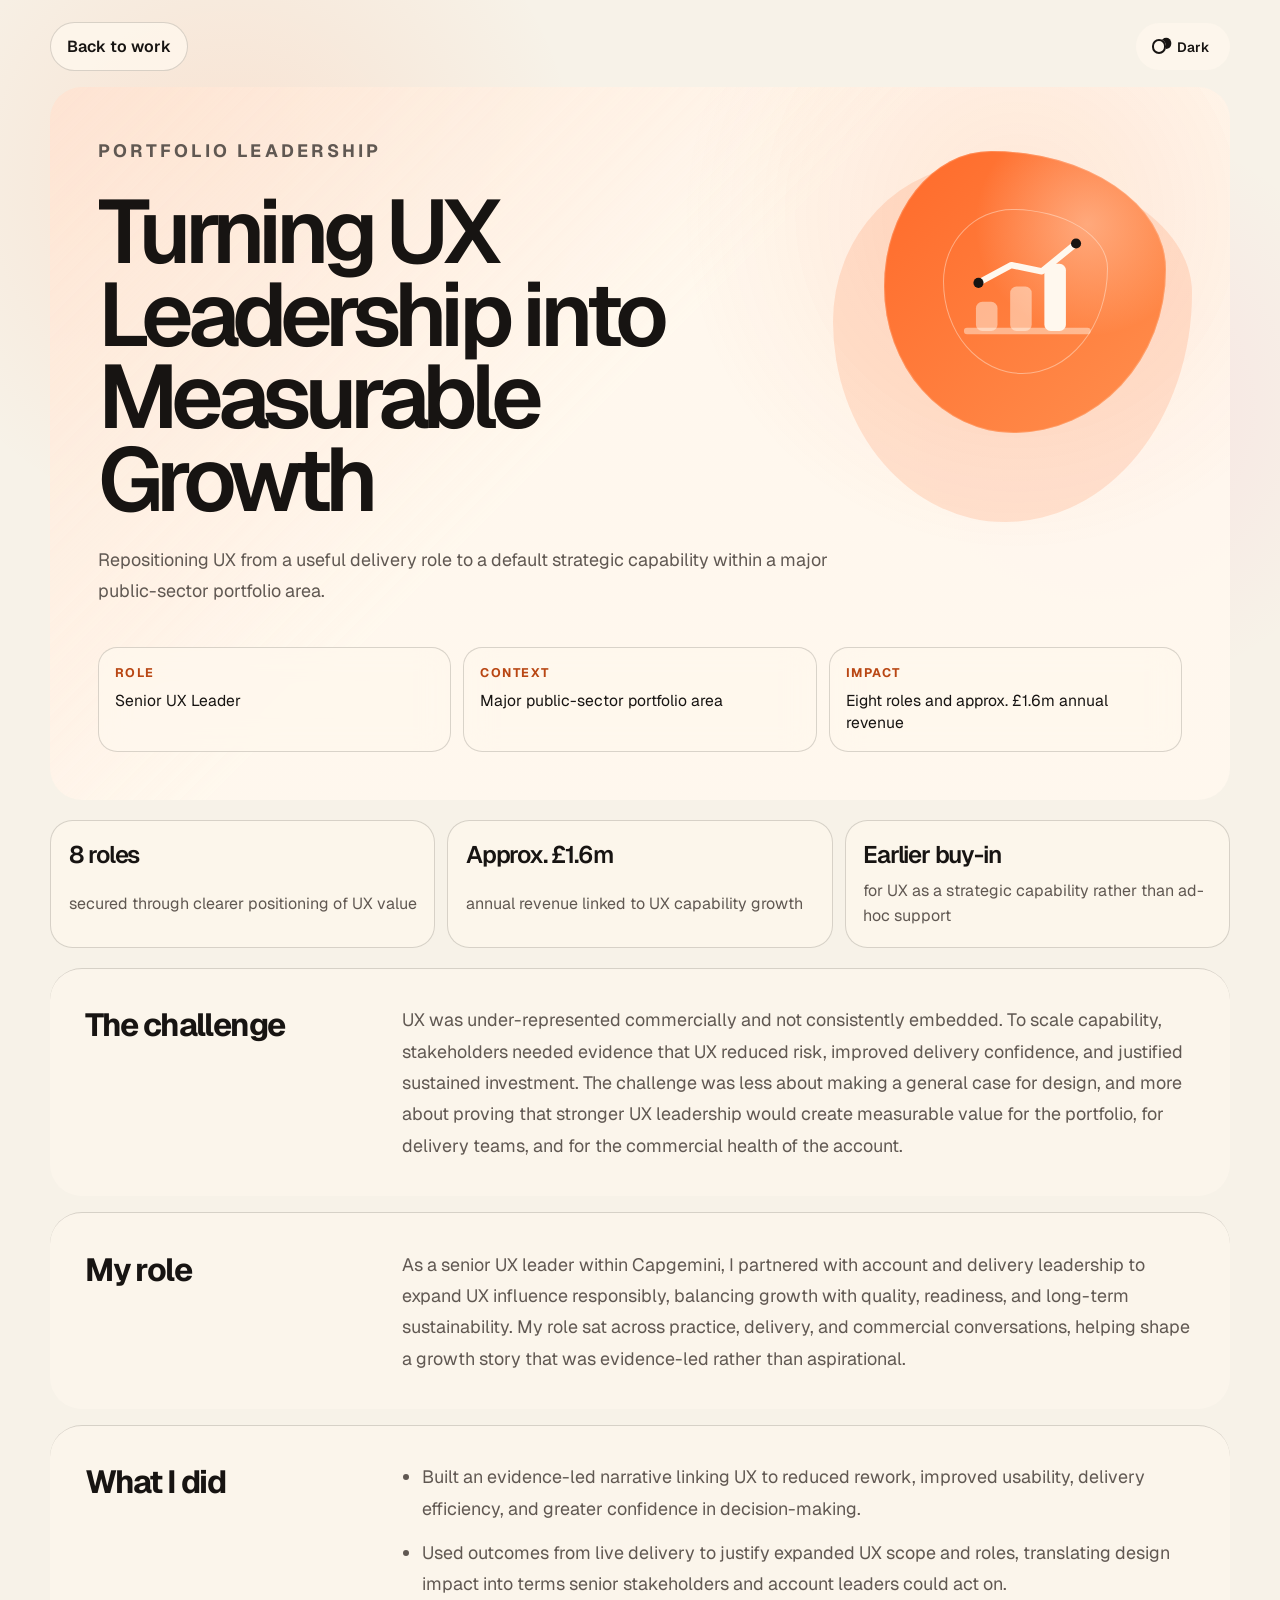
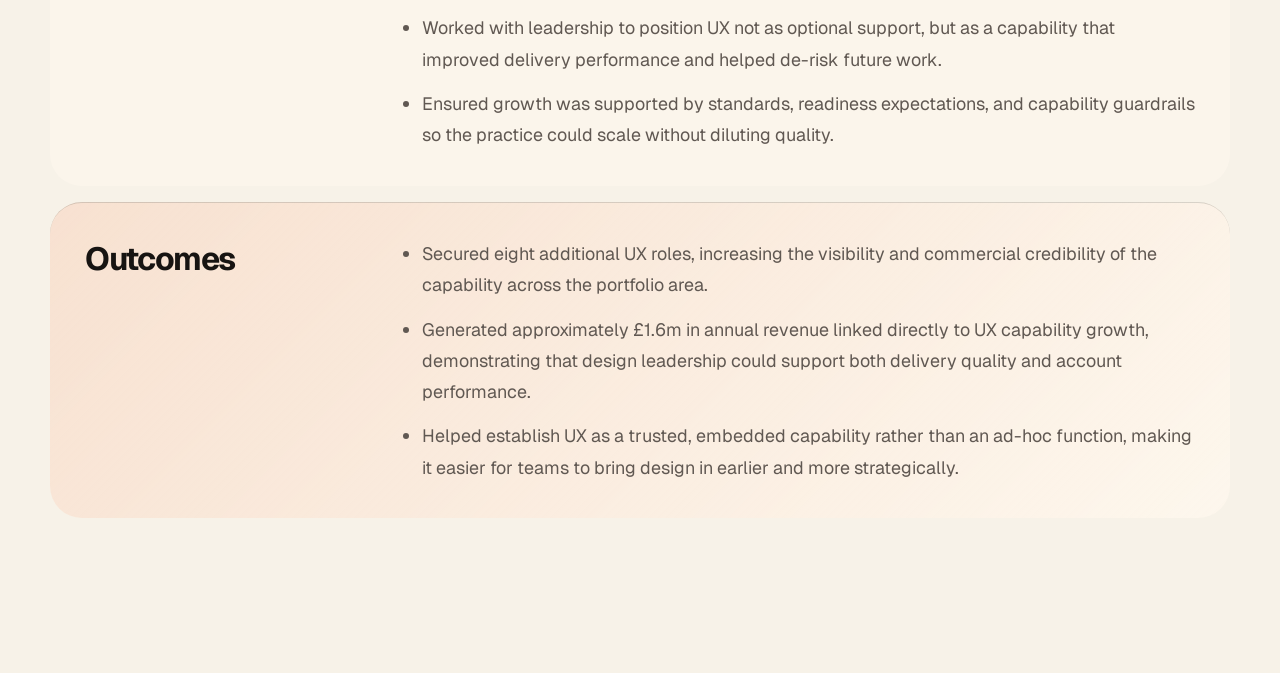
==== commit d15e2c59: "Improve WCAG accessibility support" ====
--- a/projects/design-ops.html
+++ b/projects/design-ops.html
@@ -6,8 +6,10 @@
     <title>Turning UX Leadership into Measurable Growth | Jonathan Gough</title>
     <script>
       try {
+        document.documentElement.classList.add("js");
         document.documentElement.dataset.theme = localStorage.getItem("theme") || "light";
       } catch {
+        document.documentElement.classList.add("js");
         document.documentElement.dataset.theme = "light";
       }
     </script>
@@ -23,7 +25,7 @@
     <div class="project-shell">
       <div class="project-topbar">
         <a class="back-link" href="../index.html#work">Back to work</a>
-        <button class="theme-toggle" type="button" aria-label="Switch to dark mode">
+        <button class="theme-toggle" type="button" aria-label="Switch to dark mode" aria-pressed="false">
           <span class="theme-icon" aria-hidden="true"></span>
           <span class="theme-label">Dark</span>
         </button>
--- a/styles.css
+++ b/styles.css
@@ -8,6 +8,7 @@
   --orange-strong: #b94714;
   --orange-soft: rgba(255, 106, 42, 0.12);
   --orange-line: rgba(255, 106, 42, 0.36);
+  --on-accent: #171412;
   --pink: #ff5aa5;
   --yellow: #ffe15b;
   --soft: rgba(255, 248, 238, 0.58);
@@ -30,6 +31,7 @@
   --orange-strong: #ffb086;
   --orange-soft: rgba(255, 106, 42, 0.18);
   --orange-line: rgba(255, 106, 42, 0.5);
+  --on-accent: #171412;
   --soft: rgba(255, 243, 231, 0.07);
   --surface: rgba(38, 29, 25, 0.78);
   --surface-soft: rgba(38, 29, 25, 0.7);
@@ -66,13 +68,35 @@
   text-decoration: none;
 }
 
+:where(a, button):focus-visible {
+  outline: 3px solid var(--orange-line);
+  outline-offset: 0.25rem;
+}
+
 main {
   width: min(1180px, calc(100% - 2rem));
   margin: 0 auto;
   padding-bottom: 4rem;
 }
 
-[data-reveal] {
+.skip-link {
+  position: fixed;
+  top: 0.75rem;
+  left: 0.75rem;
+  z-index: 200;
+  padding: 0.8rem 1rem;
+  border-radius: 999px;
+  background: var(--ink);
+  color: var(--paper);
+  font-weight: 700;
+  transform: translateY(-150%);
+}
+
+.skip-link:focus-visible {
+  transform: translateY(0);
+}
+
+.js [data-reveal] {
   opacity: 0;
   transform: translateY(1.35rem);
   transition:
@@ -81,7 +105,7 @@
   transition-delay: var(--reveal-delay, 0ms);
 }
 
-[data-reveal].is-visible {
+.js [data-reveal].is-visible {
   opacity: 1;
   transform: translateY(0);
 }
@@ -162,6 +186,21 @@
   opacity: 1;
   pointer-events: auto;
   transform: translateY(0);
+}
+
+:root:not(.js) .site-nav {
+  position: static;
+  display: flex;
+  flex-wrap: wrap;
+  min-width: 0;
+  opacity: 1;
+  pointer-events: auto;
+  transform: none;
+}
+
+:root:not(.js) .menu-toggle,
+:root:not(.js) .theme-toggle {
+  display: none;
 }
 
 .site-nav a,
@@ -395,6 +434,7 @@
   bottom: 23%;
   left: 7%;
   background: var(--yellow);
+  color: var(--on-accent);
   transform: rotate(-2deg);
   animation-delay: 780ms;
 }
@@ -411,6 +451,7 @@
   bottom: 8%;
   right: 4%;
   background: var(--pink);
+  color: var(--on-accent);
   transform: rotate(5deg);
   animation-delay: 1460ms;
 }
@@ -419,7 +460,7 @@
   top: 4%;
   right: 18%;
   background: var(--orange);
-  color: var(--cream);
+  color: var(--on-accent);
   transform: rotate(3deg);
   animation-delay: 1800ms;
 }
@@ -519,7 +560,7 @@
 }
 
 .work-card a:focus-visible {
-  outline: 2px solid var(--orange-line);
+  outline: 3px solid var(--orange-line);
   outline-offset: 0.35rem;
 }
 
@@ -824,7 +865,7 @@
 
 .experience-date {
   margin-bottom: 0.55rem;
-  color: var(--orange);
+  color: var(--orange-strong);
   font-weight: 600;
 }
 
@@ -887,7 +928,7 @@
 
 .education-date {
   margin-bottom: 0.55rem;
-  color: var(--orange);
+  color: var(--orange-strong);
   font-size: 0.9rem;
   font-weight: 600;
 }
@@ -1092,7 +1133,7 @@
 
 .project-facts dt {
   margin-bottom: 0.55rem;
-  color: var(--project-accent);
+  color: var(--orange-strong);
   font-size: 0.78rem;
   font-weight: 700;
   letter-spacing: 0.12em;
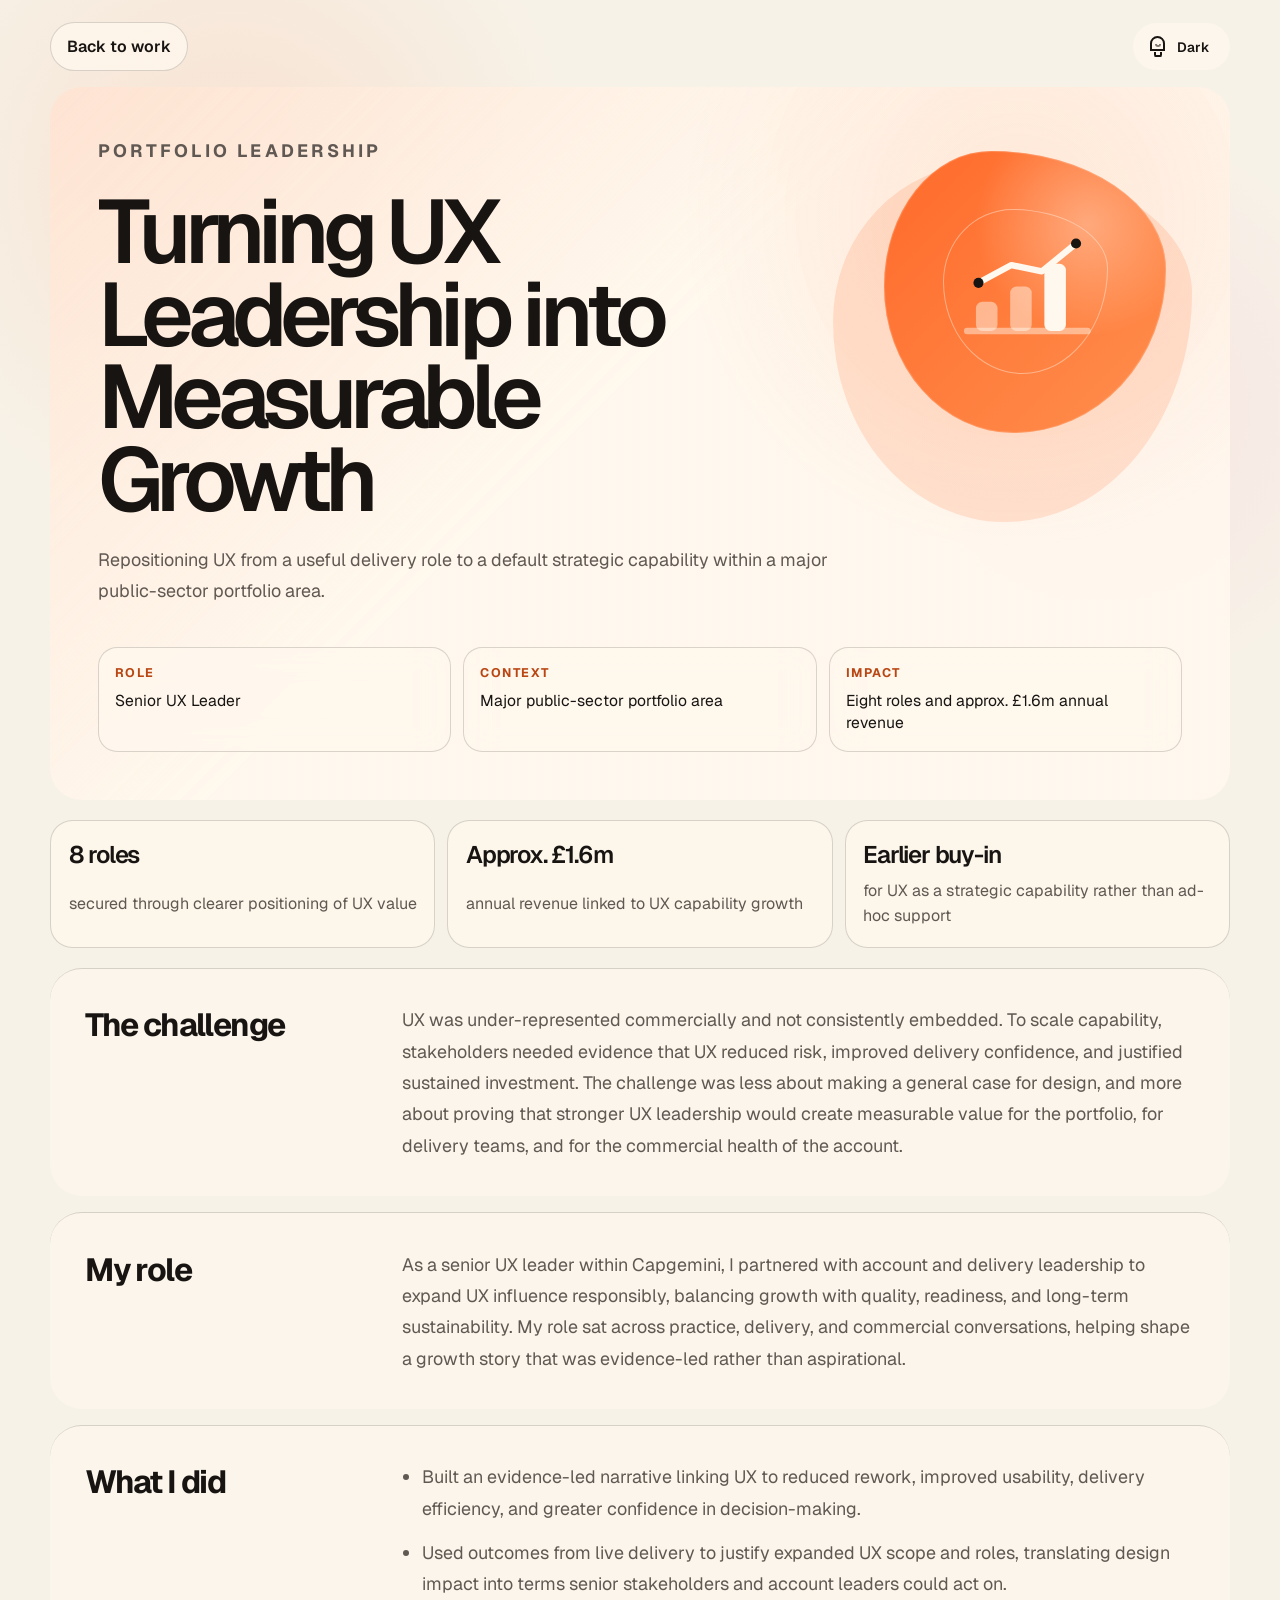
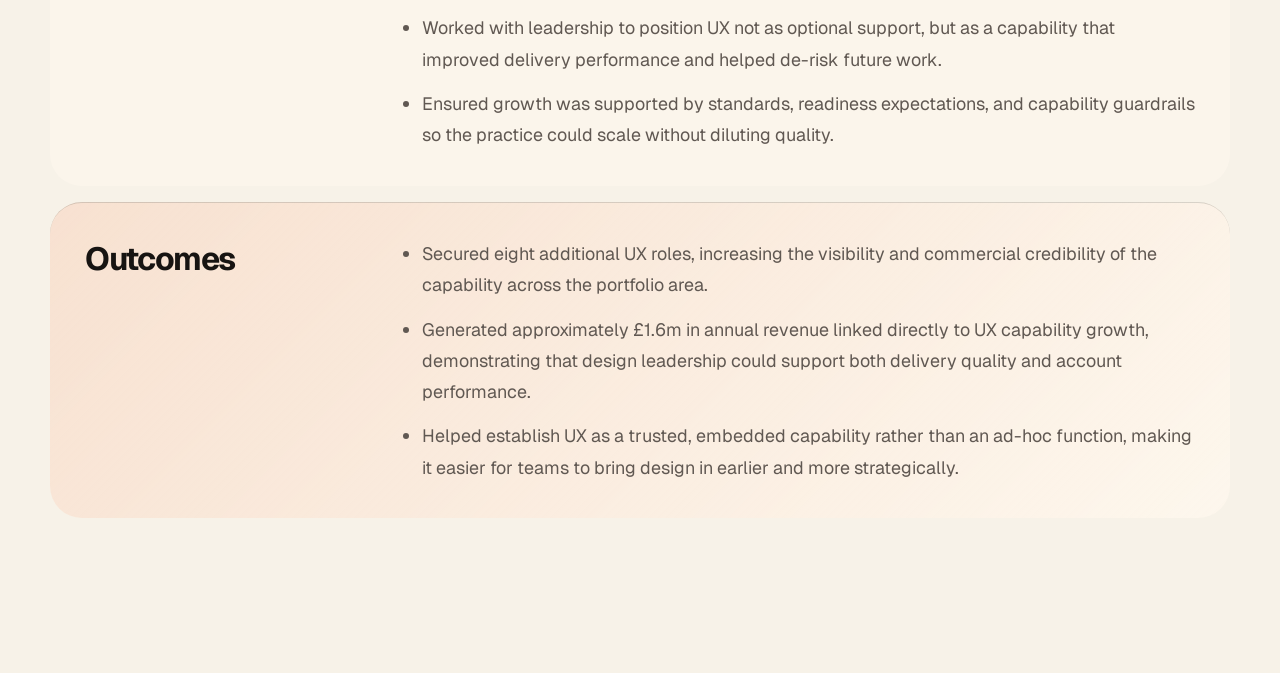
==== commit 436e7e8e: "Animate theme toggle lightbulb" ====
--- a/projects/design-ops.html
+++ b/projects/design-ops.html
@@ -19,14 +19,18 @@
       href="https://fonts.googleapis.com/css2?family=Geist:wght@300;400;500;600;700&amp;display=swap"
       rel="stylesheet"
     />
-    <link rel="stylesheet" href="../styles.css?v=20260421-theme" />
+    <link rel="stylesheet" href="../styles.css?v=20260421-accessibility" />
   </head>
   <body class="project-page project-warm">
     <div class="project-shell">
       <div class="project-topbar">
         <a class="back-link" href="../index.html#work">Back to work</a>
         <button class="theme-toggle" type="button" aria-label="Switch to dark mode" aria-pressed="false">
-          <span class="theme-icon" aria-hidden="true"></span>
+          <span class="theme-icon" aria-hidden="true">
+            <span class="bulb-glass"></span>
+            <span class="bulb-filament"></span>
+            <span class="bulb-base"></span>
+          </span>
           <span class="theme-label">Dark</span>
         </button>
       </div>
@@ -133,6 +137,6 @@
         </nav>
       </article>
     </div>
-    <script src="../script.js?v=20260421-theme"></script>
+    <script src="../script.js?v=20260421-accessibility"></script>
   </body>
 </html>
--- a/styles.css
+++ b/styles.css
@@ -263,11 +263,94 @@
 }
 
 .theme-icon {
-  width: 0.9rem;
-  aspect-ratio: 1;
+  --bulb-light: #ffb13b;
+  --bulb-glow: rgba(255, 177, 59, 0.5);
+  width: 1.05rem;
+  height: 1.35rem;
+  color: currentColor;
+  display: inline-grid;
+  place-items: center;
+  position: relative;
+  transform-origin: 50% 20%;
+  transition: transform 220ms ease;
+}
+
+.bulb-glass,
+.bulb-filament,
+.bulb-base {
+  position: absolute;
+  display: block;
+}
+
+.bulb-glass {
+  top: 0;
+  width: 0.95rem;
+  height: 0.95rem;
   border: 2px solid currentColor;
-  border-radius: 999px;
-  box-shadow: 0.45rem -0.2rem 0 -0.12rem currentColor;
+  border-radius: 999px 999px 0.72rem 0.72rem;
+  background: transparent;
+  transition: background 180ms ease, border-color 180ms ease, box-shadow 220ms ease;
+}
+
+.bulb-filament {
+  top: 0.52rem;
+  width: 0.38rem;
+  height: 0.18rem;
+  border-bottom: 2px solid currentColor;
+  border-left: 2px solid currentColor;
+  border-right: 2px solid currentColor;
+  border-radius: 0 0 999px 999px;
+  opacity: 0.55;
+  transition: border-color 180ms ease, opacity 180ms ease, transform 220ms ease;
+}
+
+.bulb-base {
+  bottom: 0;
+  width: 0.5rem;
+  height: 0.36rem;
+  border: 2px solid currentColor;
+  border-top: 0;
+  border-radius: 0 0 0.16rem 0.16rem;
+  transition: border-color 180ms ease;
+}
+
+.theme-toggle:hover .theme-icon,
+.theme-toggle:focus-visible .theme-icon {
+  transform: rotate(-8deg) translateY(-1px);
+}
+
+[data-theme="dark"] .theme-icon {
+  animation: bulb-pop 260ms ease both;
+}
+
+[data-theme="dark"] .bulb-glass {
+  border-color: var(--bulb-light);
+  background: var(--bulb-light);
+  box-shadow: 0 0 0 0.16rem rgba(255, 177, 59, 0.18), 0 0 1rem var(--bulb-glow);
+}
+
+[data-theme="dark"] .bulb-filament {
+  border-color: var(--ink);
+  opacity: 0.9;
+  transform: scale(0.92);
+}
+
+[data-theme="dark"] .bulb-base {
+  border-color: var(--bulb-light);
+}
+
+@keyframes bulb-pop {
+  0% {
+    transform: scale(0.88) rotate(0deg);
+  }
+
+  55% {
+    transform: scale(1.12) rotate(-8deg);
+  }
+
+  100% {
+    transform: scale(1) rotate(0deg);
+  }
 }
 
 .menu-icon,
